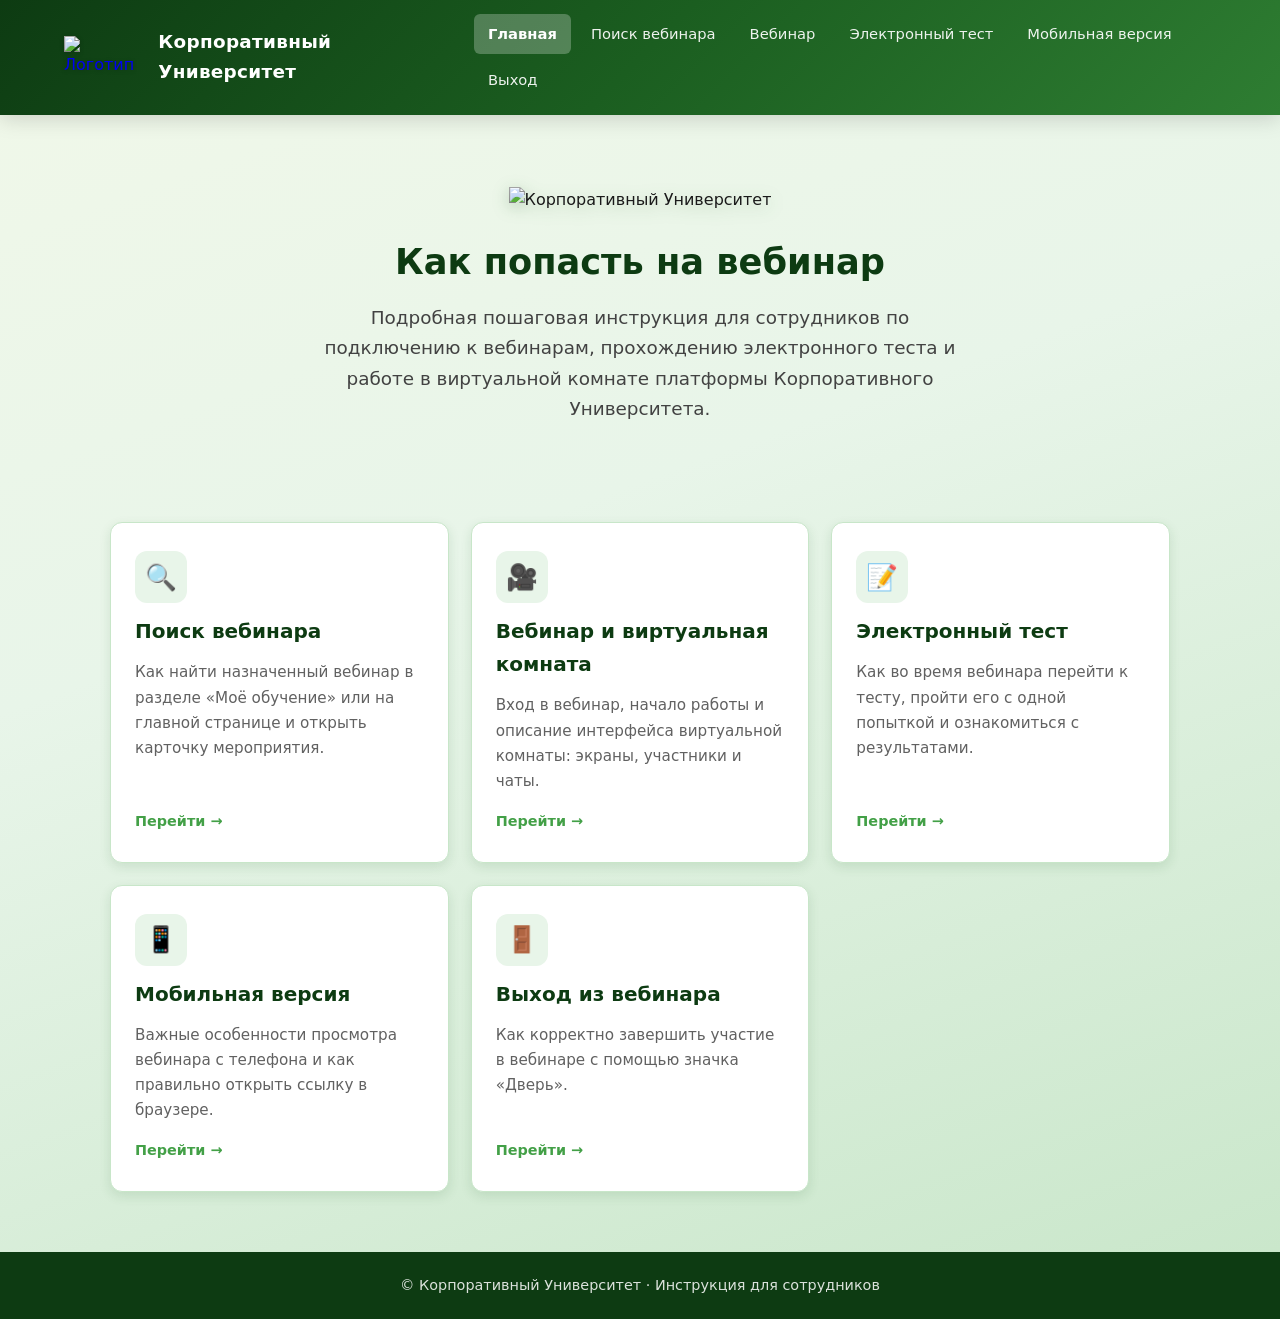
==== index.html @ e0eea4fc "Add files via upload" ====
<!DOCTYPE html>
<html lang="ru">
<head>
  <meta charset="UTF-8">
  <meta name="viewport" content="width=device-width, initial-scale=1.0">
  <title>Инструкция по работе с вебинарами — Корпоративный Университет</title>
  <link rel="stylesheet" href="styles.css">
</head>
<body>
  <header class="header">
    <div class="header-inner">
      <a href="index.html" class="logo-link">
        <img src="images/logo.svg" alt="Логотип" class="logo-img">
        <span class="logo-text">Корпоративный Университет</span>
      </a>
      <button class="menu-toggle" aria-label="Меню" onclick="document.querySelector('.nav').classList.toggle('open')">☰</button>
      <nav class="nav">
        <a href="index.html" class="active">Главная</a>
        <a href="search.html">Поиск вебинара</a>
        <a href="webinar.html">Вебинар</a>
        <a href="test.html">Электронный тест</a>
        <a href="mobile.html">Мобильная версия</a>
        <a href="exit.html">Выход</a>
      </nav>
    </div>
  </header>

  <main class="main">
    <section class="hero">
      <img src="images/logo-green.svg" alt="Корпоративный Университет" class="hero-logo">
      <h1>Как попасть на вебинар</h1>
      <p>Подробная пошаговая инструкция для сотрудников по подключению к вебинарам, прохождению электронного теста и работе в виртуальной комнате платформы Корпоративного Университета.</p>
    </section>

    <div class="sections-grid">
      <a href="search.html" class="section-card">
        <div class="icon">🔍</div>
        <h2>Поиск вебинара</h2>
        <p>Как найти назначенный вебинар в разделе «Моё обучение» или на главной странице и открыть карточку мероприятия.</p>
        <span class="arrow">Перейти →</span>
      </a>

      <a href="webinar.html" class="section-card">
        <div class="icon">🎥</div>
        <h2>Вебинар и виртуальная комната</h2>
        <p>Вход в вебинар, начало работы и описание интерфейса виртуальной комнаты: экраны, участники и чаты.</p>
        <span class="arrow">Перейти →</span>
      </a>

      <a href="test.html" class="section-card">
        <div class="icon">📝</div>
        <h2>Электронный тест</h2>
        <p>Как во время вебинара перейти к тесту, пройти его с одной попыткой и ознакомиться с результатами.</p>
        <span class="arrow">Перейти →</span>
      </a>

      <a href="mobile.html" class="section-card">
        <div class="icon">📱</div>
        <h2>Мобильная версия</h2>
        <p>Важные особенности просмотра вебинара с телефона и как правильно открыть ссылку в браузере.</p>
        <span class="arrow">Перейти →</span>
      </a>

      <a href="exit.html" class="section-card">
        <div class="icon">🚪</div>
        <h2>Выход из вебинара</h2>
        <p>Как корректно завершить участие в вебинаре с помощью значка «Дверь».</p>
        <span class="arrow">Перейти →</span>
      </a>
    </div>
  </main>

  <footer class="footer">
    <p>© Корпоративный Университет · Инструкция для сотрудников</p>
  </footer>

  <script>
    // Close mobile menu on link click
    document.querySelectorAll('.nav a').forEach(a => {
      a.addEventListener('click', () => document.querySelector('.nav').classList.remove('open'));
    });
  </script>
</body>
</html>
---- styles.css ----
/* Корпоративный Университет — Инструкция по вебинарам
   Green professional theme */

:root {
  --primary: #1B5E20;
  --primary-dark: #0D3B12;
  --primary-light: #2E7D32;
  --accent: #43A047;
  --accent-hover: #388E3C;
  --light-bg: #E8F5E9;
  --lighter-bg: #F1F8E9;
  --card-bg: #FFFFFF;
  --text: #1A1A1A;
  --text-secondary: #424242;
  --text-muted: #616161;
  --border: #C8E6C9;
  --shadow: 0 4px 12px rgba(27, 94, 32, 0.12);
  --shadow-hover: 0 8px 24px rgba(27, 94, 32, 0.18);
  --radius: 12px;
  --radius-sm: 8px;
  --transition: all 0.25s ease;
}

* {
  margin: 0;
  padding: 0;
  box-sizing: border-box;
}

html {
  scroll-behavior: smooth;
}

body {
  font-family: 'Segoe UI', system-ui, -apple-system, BlinkMacSystemFont, Roboto, 'Helvetica Neue', Arial, sans-serif;
  background: linear-gradient(160deg, #F1F8E9 0%, #E8F5E9 40%, #C8E6C9 100%);
  color: var(--text);
  line-height: 1.65;
  min-height: 100vh;
  display: flex;
  flex-direction: column;
}

/* Header */
.header {
  background: linear-gradient(135deg, var(--primary-dark) 0%, var(--primary) 50%, var(--primary-light) 100%);
  color: white;
  padding: 0;
  box-shadow: 0 4px 20px rgba(0,0,0,0.15);
  position: sticky;
  top: 0;
  z-index: 1000;
}

.header-inner {
  max-width: 1200px;
  margin: 0 auto;
  padding: 14px 24px;
  display: flex;
  align-items: center;
  justify-content: space-between;
  gap: 20px;
}

.logo-link {
  display: flex;
  align-items: center;
  text-decoration: none;
  gap: 14px;
}

.logo-img {
  height: 42px;
  width: auto;
  filter: drop-shadow(0 1px 2px rgba(0,0,0,0.2));
}

.logo-text {
  font-size: 1.15rem;
  font-weight: 600;
  color: white;
  letter-spacing: 0.3px;
}

.nav {
  display: flex;
  gap: 6px;
  flex-wrap: wrap;
  align-items: center;
}

.nav a {
  color: rgba(255,255,255,0.92);
  text-decoration: none;
  padding: 8px 14px;
  border-radius: 6px;
  font-size: 0.92rem;
  font-weight: 500;
  transition: var(--transition);
}

.nav a:hover,
.nav a.active {
  background: rgba(255,255,255,0.18);
  color: white;
}

.nav a.active {
  background: rgba(255,255,255,0.25);
  font-weight: 600;
}

/* Mobile menu toggle */
.menu-toggle {
  display: none;
  background: rgba(255,255,255,0.15);
  border: none;
  color: white;
  font-size: 1.5rem;
  width: 44px;
  height: 44px;
  border-radius: 8px;
  cursor: pointer;
  align-items: center;
  justify-content: center;
}

/* Main content */
.main {
  flex: 1;
  max-width: 1100px;
  width: 100%;
  margin: 0 auto;
  padding: 32px 20px 60px;
}

/* Hero on index */
.hero {
  text-align: center;
  padding: 40px 20px 50px;
  margin-bottom: 20px;
}

.hero-logo {
  height: 70px;
  margin-bottom: 20px;
  filter: drop-shadow(0 4px 8px rgba(27,94,32,0.25));
}

.hero h1 {
  font-size: 2.2rem;
  color: var(--primary-dark);
  margin-bottom: 12px;
  font-weight: 700;
}

.hero p {
  font-size: 1.15rem;
  color: var(--text-secondary);
  max-width: 640px;
  margin: 0 auto 28px;
}

/* Section cards on index */
.sections-grid {
  display: grid;
  grid-template-columns: repeat(auto-fit, minmax(280px, 1fr));
  gap: 22px;
  margin-top: 10px;
}

.section-card {
  background: var(--card-bg);
  border-radius: var(--radius);
  padding: 28px 24px;
  box-shadow: var(--shadow);
  transition: var(--transition);
  border: 1px solid var(--border);
  text-decoration: none;
  color: inherit;
  display: flex;
  flex-direction: column;
  gap: 12px;
}

.section-card:hover {
  transform: translateY(-4px);
  box-shadow: var(--shadow-hover);
  border-color: var(--accent);
}

.section-card .icon {
  width: 52px;
  height: 52px;
  background: var(--light-bg);
  border-radius: 12px;
  display: flex;
  align-items: center;
  justify-content: center;
  font-size: 1.6rem;
  color: var(--primary);
}

.section-card h2 {
  font-size: 1.25rem;
  color: var(--primary-dark);
  font-weight: 650;
}

.section-card p {
  font-size: 0.95rem;
  color: var(--text-muted);
  flex: 1;
}

.section-card .arrow {
  color: var(--accent);
  font-weight: 600;
  font-size: 0.9rem;
  margin-top: 4px;
}

/* Page title */
.page-header {
  margin-bottom: 32px;
  padding-bottom: 16px;
  border-bottom: 3px solid var(--accent);
}

.page-header h1 {
  font-size: 1.85rem;
  color: var(--primary-dark);
  margin-bottom: 8px;
}

.page-header .breadcrumb {
  font-size: 0.9rem;
  color: var(--text-muted);
}

.page-header .breadcrumb a {
  color: var(--primary-light);
  text-decoration: none;
}

.page-header .breadcrumb a:hover {
  text-decoration: underline;
}

/* Step blocks */
.step {
  background: var(--card-bg);
  border-radius: var(--radius);
  padding: 28px 28px 24px;
  margin-bottom: 28px;
  box-shadow: var(--shadow);
  border: 1px solid var(--border);
  position: relative;
}

.step-number {
  position: absolute;
  top: -14px;
  left: 24px;
  background: linear-gradient(135deg, var(--primary) , var(--accent));
  color: white;
  width: 36px;
  height: 36px;
  border-radius: 50%;
  display: flex;
  align-items: center;
  justify-content: center;
  font-weight: 700;
  font-size: 1.05rem;
  box-shadow: 0 3px 8px rgba(27,94,32,0.3);
}

.step h2 {
  font-size: 1.3rem;
  color: var(--primary-dark);
  margin: 8px 0 14px;
  padding-left: 4px;
}

.step p, .step li {
  color: var(--text-secondary);
  font-size: 1.02rem;
}

.step ul, .step ol {
  margin: 12px 0 12px 22px;
}

.step li {
  margin-bottom: 6px;
}

.step .note {
  background: var(--light-bg);
  border-left: 4px solid var(--accent);
  padding: 14px 18px;
  margin: 18px 0;
  border-radius: 0 var(--radius-sm) var(--radius-sm) 0;
  font-size: 0.98rem;
}

.step .warning {
  background: #FFF8E1;
  border-left: 4px solid #FFA000;
  padding: 14px 18px;
  margin: 18px 0;
  border-radius: 0 var(--radius-sm) var(--radius-sm) 0;
  font-size: 0.98rem;
}

.step .success {
  background: #E8F5E9;
  border-left: 4px solid #2E7D32;
  padding: 14px 18px;
  margin: 18px 0;
  border-radius: 0 var(--radius-sm) var(--radius-sm) 0;
}

.step img {
  max-width: 100%;
  height: auto;
  border-radius: var(--radius-sm);
  margin: 18px 0 8px;
  box-shadow: 0 2px 10px rgba(0,0,0,0.1);
  border: 1px solid #E0E0E0;
  display: block;
}

.img-caption {
  font-size: 0.88rem;
  color: var(--text-muted);
  text-align: center;
  margin-bottom: 8px;
  font-style: italic;
}

/* Highlight important */
.highlight {
  background: linear-gradient(120deg, #C8E6C9 0%, transparent 100%);
  padding: 2px 6px;
  border-radius: 4px;
  font-weight: 600;
  color: var(--primary-dark);
}

/* Footer */
.footer {
  background: var(--primary-dark);
  color: rgba(255,255,255,0.85);
  text-align: center;
  padding: 22px 20px;
  font-size: 0.9rem;
  margin-top: auto;
}

.footer a {
  color: #A5D6A7;
  text-decoration: none;
}

.footer a:hover {
  text-decoration: underline;
}

/* Navigation buttons between pages */
.page-nav {
  display: flex;
  justify-content: space-between;
  gap: 16px;
  margin-top: 40px;
  flex-wrap: wrap;
}

.btn {
  display: inline-flex;
  align-items: center;
  gap: 8px;
  padding: 12px 22px;
  border-radius: 8px;
  font-weight: 600;
  font-size: 0.95rem;
  text-decoration: none;
  transition: var(--transition);
  border: none;
  cursor: pointer;
}

.btn-primary {
  background: var(--primary);
  color: white;
}

.btn-primary:hover {
  background: var(--primary-dark);
  transform: translateY(-1px);
  box-shadow: 0 4px 12px rgba(27,94,32,0.3);
}

.btn-secondary {
  background: white;
  color: var(--primary);
  border: 2px solid var(--primary);
}

.btn-secondary:hover {
  background: var(--light-bg);
}

/* Responsive */
@media (max-width: 860px) {
  .menu-toggle {
    display: flex;
  }

  .nav {
    display: none;
    position: absolute;
    top: 100%;
    left: 0;
    right: 0;
    background: var(--primary-dark);
    flex-direction: column;
    padding: 12px;
    gap: 4px;
    box-shadow: 0 8px 20px rgba(0,0,0,0.2);
  }

  .nav.open {
    display: flex;
  }

  .nav a {
    padding: 12px 16px;
    border-radius: 6px;
  }

  .header-inner {
    position: relative;
  }

  .hero h1 {
    font-size: 1.7rem;
  }

  .step {
    padding: 24px 18px 20px;
  }

  .logo-text {
    display: none;
  }
}

@media (max-width: 500px) {
  .main {
    padding: 24px 14px 50px;
  }

  .hero {
    padding: 24px 10px 36px;
  }

  .page-header h1 {
    font-size: 1.5rem;
  }
}

/* Utility */
.text-center { text-align: center; }
.mt-2 { margin-top: 16px; }
.mb-2 { margin-bottom: 16px; }
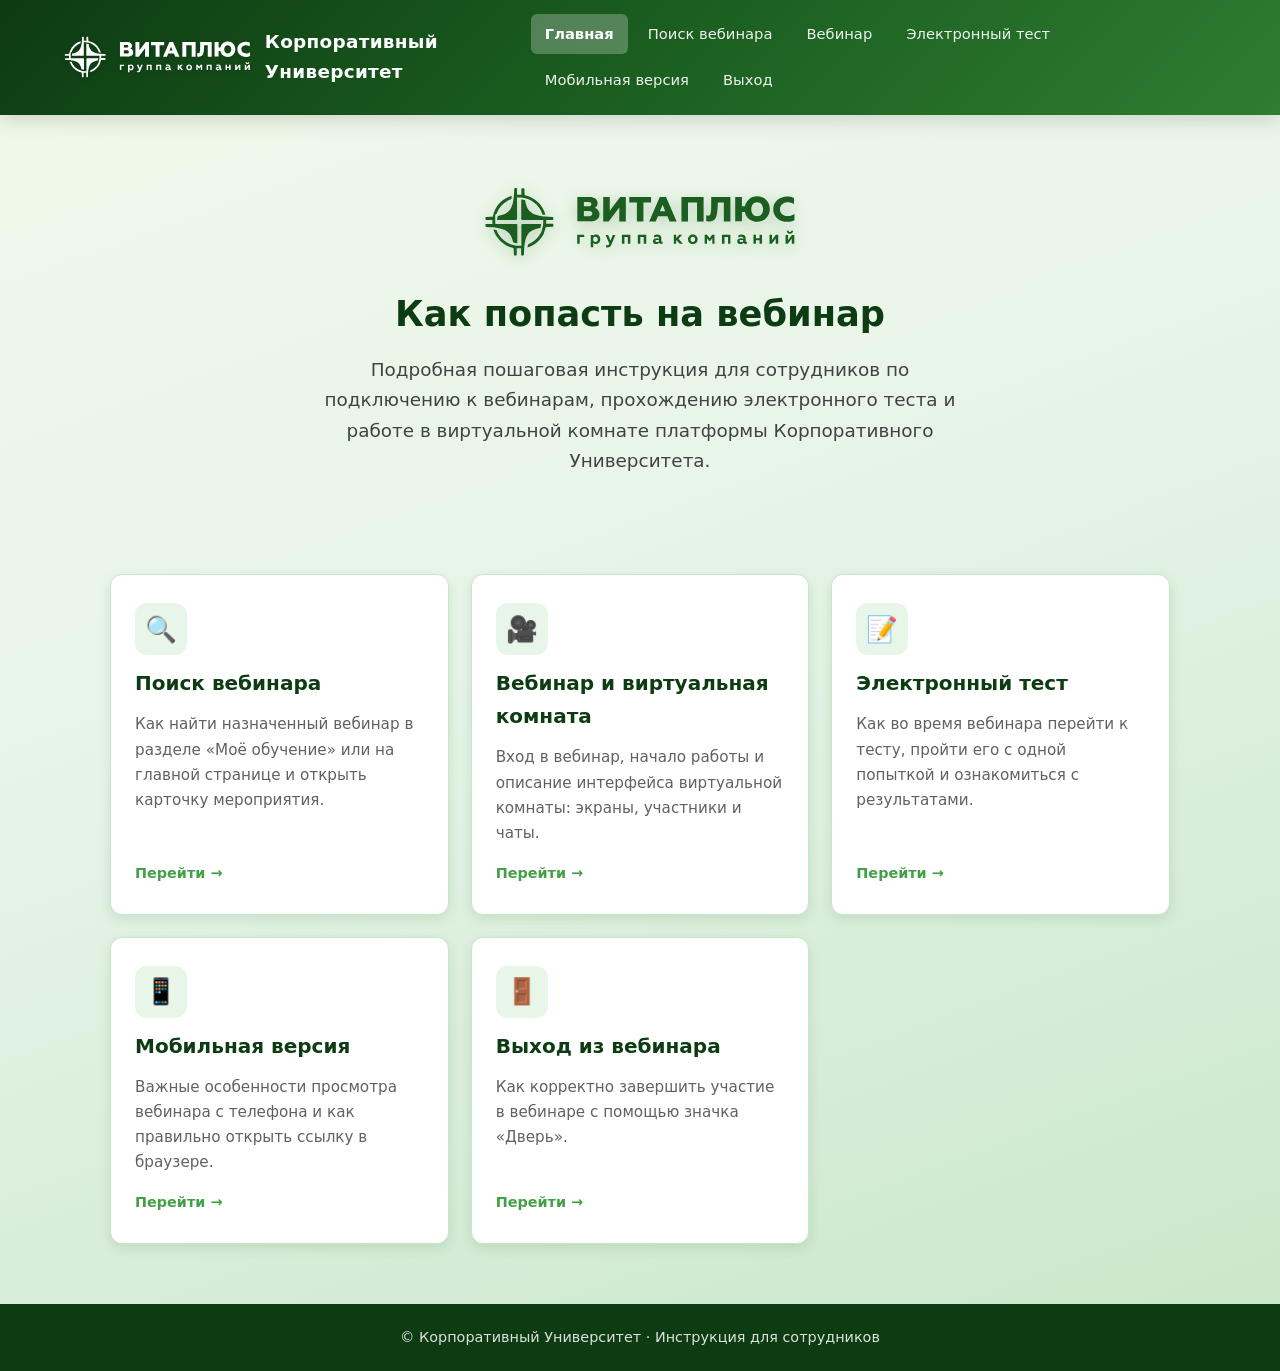
==== commit e23a4e71: "Add files via upload" ====
--- a/index.html
+++ b/index.html
@@ -10,7 +10,7 @@
   <header class="header">
     <div class="header-inner">
       <a href="index.html" class="logo-link">
-        <img src="images/logo.svg" alt="Логотип" class="logo-img">
+        <img src="logo.svg" alt="Логотип" class="logo-img">
         <span class="logo-text">Корпоративный Университет</span>
       </a>
       <button class="menu-toggle" aria-label="Меню" onclick="document.querySelector('.nav').classList.toggle('open')">☰</button>
@@ -27,7 +27,7 @@
 
   <main class="main">
     <section class="hero">
-      <img src="images/logo-green.svg" alt="Корпоративный Университет" class="hero-logo">
+      <img src="logo-green.svg" alt="Корпоративный Университет" class="hero-logo">
       <h1>Как попасть на вебинар</h1>
       <p>Подробная пошаговая инструкция для сотрудников по подключению к вебинарам, прохождению электронного теста и работе в виртуальной комнате платформы Корпоративного Университета.</p>
     </section>
